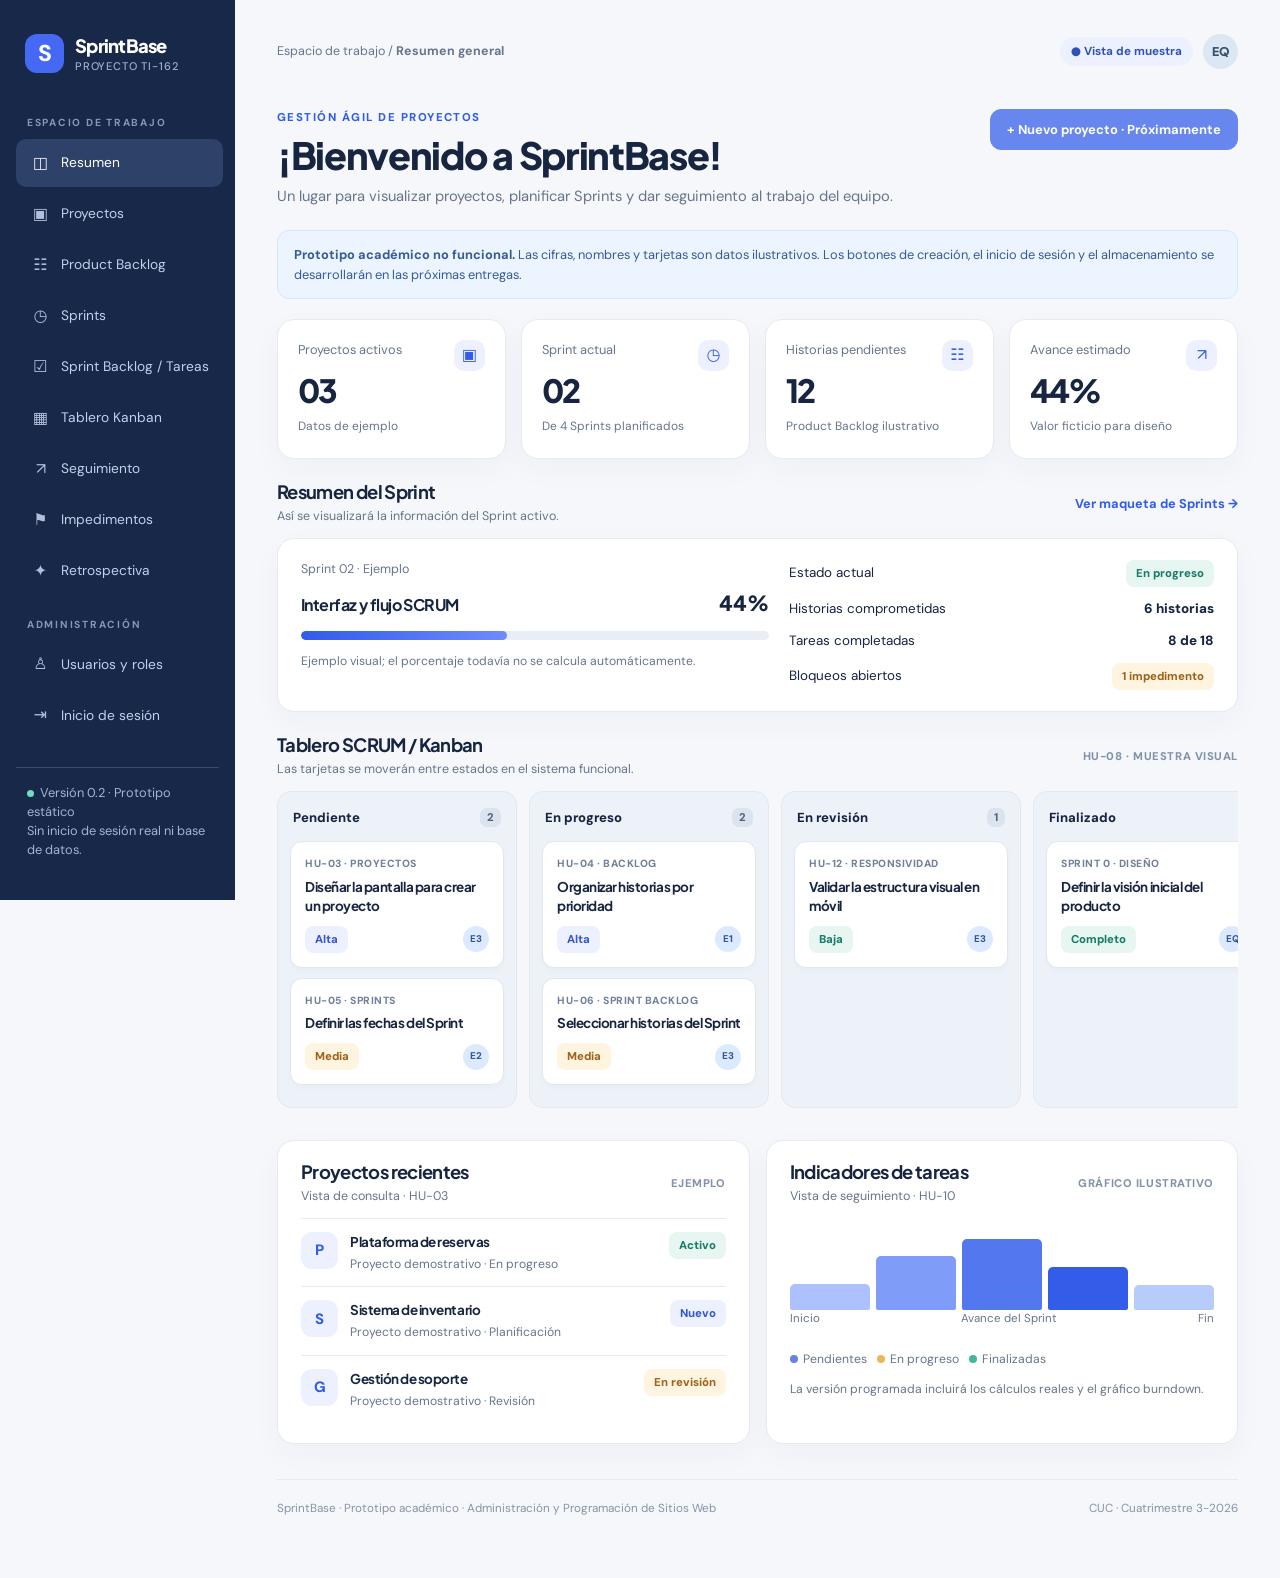
==== index.html @ b2faf56c "commit" ====
<!DOCTYPE html>

<html lang="es">
<head>
<meta charset="utf-8"/>
<meta content="width=device-width, initial-scale=1.0" name="viewport"/>
<meta content="Prototipo no funcional de un sistema web para la gestión de proyectos SCRUM." name="description"/>
<title>Inicio | SprintBase · Prototipo SCRUM</title>
<link href="css/estilos.css" rel="stylesheet"/>
</head>
<body>
<a class="skip" href="#contenido">Saltar al contenido</a>
<div class="shell">
<aside aria-label="Navegación principal" class="sidebar"><a class="brand" href="index.html"><span class="brand-mark">S</span><span><span class="brand-name">SprintBase</span><small>Proyecto TI-162</small></span></a><p class="side-label">Espacio de trabajo</p><nav aria-label="Módulos" class="nav"><a aria-current="page" class="active" href="index.html"><span class="nav-icon">◫</span> Resumen</a><a href="proyectos.html"><span class="nav-icon">▣</span> Proyectos</a><a href="backlog.html"><span class="nav-icon">☷</span> Product Backlog</a><a href="sprints.html"><span class="nav-icon">◷</span> Sprints</a><a href="tareas.html"><span class="nav-icon">☑</span> Sprint Backlog / Tareas</a><a href="kanban.html"><span class="nav-icon">▦</span> Tablero Kanban</a><a href="seguimiento.html"><span class="nav-icon">↗</span> Seguimiento</a><a href="impedimentos.html"><span class="nav-icon">⚑</span> Impedimentos</a><a href="retrospectiva.html"><span class="nav-icon">✦</span> Retrospectiva</a></nav><p class="side-label">Administración</p><nav aria-label="Administración" class="nav"><a href="administracion.html"><span class="nav-icon">♙</span> Usuarios y roles</a><a href="login.html"><span class="nav-icon">⇥</span> Inicio de sesión</a></nav><p class="sidebar-bottom"><span class="mini-dot"></span>Versión 0.2 · Prototipo estático<br/>Sin inicio de sesión real ni base de datos.</p></aside>
<main class="main" id="contenido">
<div class="topbar"><p class="breadcrumb">Espacio de trabajo / <strong>Resumen general</strong></p><div class="top-actions"><span class="pill pill-preview">● Vista de muestra</span><span aria-label="Usuario demostrativo" class="avatar">EQ</span></div></div>
<div class="heading-row"><div><p class="eyebrow">Gestión ágil de proyectos</p><h1>¡Bienvenido a SprintBase!</h1><p class="lead">Un lugar para visualizar proyectos, planificar Sprints y dar seguimiento al trabajo del equipo.</p></div><span aria-label="Acción disponible en una fase posterior" class="fake-button inactive">+ Nuevo proyecto · Próximamente</span></div>
<div class="info-box"><strong>Prototipo académico no funcional.</strong> Las cifras, nombres y tarjetas son datos ilustrativos. Los botones de creación, el inicio de sesión y el almacenamiento se desarrollarán en las próximas entregas.</div>
<section aria-label="Resumen numérico de ejemplo" class="grid metrics">
<article class="card metric"><span class="mark">▣</span><p class="lbl">Proyectos activos</p><p class="num">03</p><p class="hint">Datos de ejemplo</p></article>
<article class="card metric"><span class="mark">◷</span><p class="lbl">Sprint actual</p><p class="num">02</p><p class="hint">De 4 Sprints planificados</p></article>
<article class="card metric"><span class="mark">☷</span><p class="lbl">Historias pendientes</p><p class="num">12</p><p class="hint">Product Backlog ilustrativo</p></article>
<article class="card metric"><span class="mark">↗</span><p class="lbl">Avance estimado</p><p class="num">44%</p><p class="hint">Valor ficticio para diseño</p></article>
</section>
<section aria-labelledby="resumen-sprint" class="section"><div class="section-head"><div><h2 id="resumen-sprint">Resumen del Sprint</h2><p class="section-sub">Así se visualizará la información del Sprint activo.</p></div><a class="text-link" href="sprints.html">Ver maqueta de Sprints →</a></div>
<div class="card summary summary-grid"><div><p class="small">Sprint 02 · Ejemplo</p><div class="progress-top" style="margin-top:9px"><h3>Interfaz y flujo SCRUM</h3><span class="progress-val">44%</span></div><div aria-label="Avance ilustrativo del 44 por ciento" class="progress-track"><b></b></div><p class="smallnote">Ejemplo visual; el porcentaje todavía no se calcula automáticamente.</p></div><div class="detail-list"><div class="detail-line"><span>Estado actual</span><span class="chip green">En progreso</span></div><div class="detail-line"><span>Historias comprometidas</span><strong>6 historias</strong></div><div class="detail-line"><span>Tareas completadas</span><strong>8 de 18</strong></div><div class="detail-line"><span>Bloqueos abiertos</span><span class="chip amber">1 impedimento</span></div></div></div>
</section>
<section aria-labelledby="titulo-tablero" class="section" id="tablero"><div class="section-head"><div><h2 id="titulo-tablero">Tablero SCRUM / Kanban</h2><p class="section-sub">Las tarjetas se moverán entre estados en el sistema funcional.</p></div><span class="visual-only">HU-08 · Muestra visual</span></div>
<div aria-label="Cuatro columnas de estado" class="board" role="group">
<div class="board-column"><div class="column-head">Pendiente <span class="count">2</span></div><article class="ticket"><p class="code">HU-03 · PROYECTOS</p><h4>Diseñar la pantalla para crear un proyecto</h4><div class="ticket-foot"><span class="chip blue">Alta</span><span class="tiny-avatar">E3</span></div></article><article class="ticket"><p class="code">HU-05 · SPRINTS</p><h4>Definir las fechas del Sprint</h4><div class="ticket-foot"><span class="chip amber">Media</span><span class="tiny-avatar">E2</span></div></article></div>
<div class="board-column"><div class="column-head">En progreso <span class="count">2</span></div><article class="ticket"><p class="code">HU-04 · BACKLOG</p><h4>Organizar historias por prioridad</h4><div class="ticket-foot"><span class="chip blue">Alta</span><span class="tiny-avatar">E1</span></div></article><article class="ticket"><p class="code">HU-06 · SPRINT BACKLOG</p><h4>Seleccionar historias del Sprint</h4><div class="ticket-foot"><span class="chip amber">Media</span><span class="tiny-avatar">E3</span></div></article></div>
<div class="board-column"><div class="column-head">En revisión <span class="count">1</span></div><article class="ticket"><p class="code">HU-12 · RESPONSIVIDAD</p><h4>Validar la estructura visual en móvil</h4><div class="ticket-foot"><span class="chip green">Baja</span><span class="tiny-avatar">E3</span></div></article></div>
<div class="board-column"><div class="column-head">Finalizado <span class="count">1</span></div><article class="ticket"><p class="code">SPRINT 0 · DISEÑO</p><h4>Definir la visión inicial del producto</h4><div class="ticket-foot"><span class="chip green">Completo</span><span class="tiny-avatar">EQ</span></div></article></div>
</div>
</section>
<div class="cols-2 section">
<section aria-labelledby="titulo-proyectos" class="card panel" id="proyectos"><div class="section-head"><div><h2 id="titulo-proyectos">Proyectos recientes</h2><p class="section-sub">Vista de consulta · HU-03</p></div><span class="visual-only">Ejemplo</span></div><div class="item-row"><span class="item-icon">P</span><div class="item-main"><h4>Plataforma de reservas</h4><p>Proyecto demostrativo · En progreso</p></div><span class="chip green">Activo</span></div><div class="item-row"><span class="item-icon">S</span><div class="item-main"><h4>Sistema de inventario</h4><p>Proyecto demostrativo · Planificación</p></div><span class="chip blue">Nuevo</span></div><div class="item-row"><span class="item-icon">G</span><div class="item-main"><h4>Gestión de soporte</h4><p>Proyecto demostrativo · Revisión</p></div><span class="chip amber">En revisión</span></div></section>
<section aria-labelledby="titulo-indicadores" class="card panel" id="indicadores"><div class="section-head"><div><h2 id="titulo-indicadores">Indicadores de tareas</h2><p class="section-sub">Vista de seguimiento · HU-10</p></div><span class="visual-only">Gráfico ilustrativo</span></div><div aria-label="Barras decorativas con datos de ejemplo" class="bars"><span style="height:32%"></span><span style="height:66%"></span><span style="height:87%"></span><span style="height:52%"></span><span style="height:30%"></span></div><div class="stat-nums"><span>Inicio</span><span>Avance del Sprint</span><span>Fin</span></div><div class="legend" style="margin-top:23px"><span>Pendientes</span><span>En progreso</span><span>Finalizadas</span></div><p class="smallnote" style="margin-top:12px">La versión programada incluirá los cálculos reales y el gráfico burndown.</p></section>
</div>
<footer class="footer"><span>SprintBase · Prototipo académico · Administración y Programación de Sitios Web</span><span>CUC · Cuatrimestre 3-2026</span></footer>
</main>
</div>
</body>
</html>
---- css/estilos.css ----
@import url('https://fonts.googleapis.com/css2?family=DM+Sans:wght@400;500;600;700&family=Plus+Jakarta+Sans:wght@500;600;700;800&display=swap');
:root{--bg:#f5f7fb;--surface:#ffffff;--ink:#172540;--muted:#67758b;--line:#e6eaf1;--primary:#315be9;--primary-soft:#edf1ff;--green:#157c69;--green-soft:#e8f6f1;--amber:#9d631b;--amber-soft:#fff4df;--pink:#9c4c76;--pink-soft:#faeef5;--navy:#172848;--shadow:0 10px 30px rgba(30,52,98,.035)}
*{box-sizing:border-box}html{scroll-behavior:smooth}body{margin:0;background:var(--bg);color:var(--ink);font-family:'DM Sans',system-ui,-apple-system,Segoe UI,sans-serif;font-size:15px;line-height:1.5}a{color:inherit;text-decoration:none}a:focus-visible{outline:3px solid #7da4ff;outline-offset:3px;border-radius:6px}h1,h2,h3,h4,p{margin:0}h1,h2,h3,h4{font-family:'Plus Jakarta Sans',sans-serif;letter-spacing:-.035em}h1{font-size:clamp(1.8rem,4vw,2.35rem);font-weight:800;line-height:1.15}h2{font-size:1.15rem;line-height:1.2}h3{font-size:1rem}.skip{position:absolute;top:-80px;left:10px;background:#fff;padding:10px;z-index:100}.skip:focus{top:10px}.shell{min-height:100vh}.sidebar{background:var(--navy);color:#d8e2f7;padding:24px 20px 18px}.brand{display:flex;align-items:center;gap:11px;margin-bottom:26px;color:#fff}.brand-mark{display:grid;place-items:center;width:39px;height:39px;border-radius:12px;background:#4669f5;color:#fff;font-weight:800;font-size:23px}.brand-name{font-family:'Plus Jakarta Sans',sans-serif;font-weight:800;letter-spacing:-.04em;font-size:1.15rem}.brand small{display:block;color:#9eafd0;font-size:.69rem;font-weight:500;letter-spacing:.075em;text-transform:uppercase;margin-top:-2px}.side-label{font-size:.64rem;text-transform:uppercase;letter-spacing:.17em;color:#8498bb;font-weight:700;margin:18px 0 8px 11px}.nav{display:flex;gap:5px;overflow-x:auto;padding-bottom:4px}.nav a{display:flex;align-items:center;white-space:nowrap;gap:10px;font-size:.86rem;padding:10px 13px;border-radius:10px;color:#c2d0ec;transition:background .15s}.nav a:hover,.nav a.active{background:#2d4169;color:#fff}.nav-icon{display:inline-grid;place-items:center;width:21px;font-size:1rem;opacity:.9}.sidebar-bottom{font-size:.8rem;color:#a4b4d1;line-height:1.5;margin-top:16px;padding:15px 11px 0;border-top:1px solid #3a4c6d}.mini-dot{display:inline-block;background:#75dabd;width:7px;height:7px;border-radius:50%;margin-right:6px}.main{padding:21px 17px 50px;max-width:1500px;margin:auto}.topbar{display:flex;align-items:center;justify-content:space-between;gap:10px;margin-bottom:30px}.breadcrumb{color:var(--muted);font-size:.78rem}.top-actions{display:flex;align-items:center;gap:10px}.pill{border-radius:100px;font-size:.73rem;font-weight:700;padding:6px 11px;display:inline-flex;align-items:center;gap:7px}.pill-preview{background:var(--primary-soft);color:#3151b4}.avatar{display:grid;place-items:center;width:35px;height:35px;background:#dbe8f4;color:#38516b;border-radius:50%;font-family:'Plus Jakarta Sans',sans-serif;font-weight:800;font-size:.75rem}.heading-row{display:flex;justify-content:space-between;align-items:flex-start;gap:12px;margin-bottom:23px;flex-wrap:wrap}.eyebrow{color:var(--primary);font-size:.71rem;font-weight:800;text-transform:uppercase;letter-spacing:.13em;margin-bottom:7px}.lead{color:var(--muted);font-size:.92rem;margin-top:9px;max-width:750px}.fake-button{display:inline-flex;align-items:center;justify-content:center;padding:10px 16px;min-height:39px;border:1px solid #315be9;background:var(--primary);color:#fff;border-radius:11px;font-size:.81rem;font-weight:700;white-space:nowrap}.fake-button.secondary{background:#fff;color:#264cc8;border-color:#dce3fa}.fake-button.inactive{cursor:default;opacity:.72}.grid{display:grid;gap:15px}.metrics{grid-template-columns:repeat(2,minmax(0,1fr));margin-bottom:20px}.card{background:var(--surface);border:1px solid var(--line);border-radius:17px;box-shadow:var(--shadow)}.metric{padding:20px;min-height:140px}.metric .lbl{color:var(--muted);font-size:.8rem}.metric .num{font-family:'Plus Jakarta Sans',sans-serif;letter-spacing:-.055em;font-weight:800;font-size:2rem;margin:7px 0 3px}.metric .hint{font-size:.75rem;color:var(--muted)}.metric .mark{width:31px;height:31px;border-radius:10px;display:grid;place-items:center;float:right;color:var(--primary);background:var(--primary-soft);font-size:1rem}.section{margin-top:22px}.section-head{display:flex;gap:15px;justify-content:space-between;align-items:center;margin-bottom:12px;flex-wrap:wrap}.section-sub{font-size:.78rem;color:var(--muted);margin-top:4px}.text-link{font-size:.8rem;font-weight:700;color:var(--primary)}.summary{padding:21px 23px}.summary-grid{display:grid;grid-template-columns:1fr;gap:20px}.progress-top{display:flex;align-items:baseline;justify-content:space-between;gap:10px}.progress-val{font-family:'Plus Jakarta Sans',sans-serif;font-size:1.3rem;font-weight:800}.progress-track{height:9px;background:#e9edf6;border-radius:100px;overflow:hidden;margin:13px 0 12px}.progress-track b{display:block;background:linear-gradient(90deg,#315be9,#6f8aff);height:100%;width:44%;border-radius:100px}.smallnote{font-size:.76rem;color:var(--muted)}.detail-list{margin:0;display:grid;gap:12px}.detail-line{display:flex;align-items:center;justify-content:space-between;gap:10px;font-size:.84rem}.detail-line strong{font-weight:800}.chip{font-size:.71rem;padding:5px 10px;border-radius:8px;font-weight:800;white-space:nowrap}.chip.blue{background:var(--primary-soft);color:#3558c7}.chip.green{background:var(--green-soft);color:var(--green)}.chip.amber{background:var(--amber-soft);color:var(--amber)}.chip.pink{background:var(--pink-soft);color:var(--pink)}.board{display:grid;grid-template-columns:repeat(4,minmax(240px,1fr));gap:12px;overflow-x:auto;padding-bottom:10px}.board-column{background:#edf1f8;border:1px solid #e3e8f1;border-radius:14px;padding:12px;min-height:280px}.column-head{font-weight:800;display:flex;justify-content:space-between;align-items:center;padding:4px 3px 14px;font-size:.82rem}.count{border-radius:7px;background:#dbe3ef;color:#50627f;padding:1px 7px;font-size:.7rem}.ticket{background:#fff;border:1px solid #e2e7ef;border-radius:12px;padding:14px;margin-bottom:10px;box-shadow:0 3px 6px rgba(18,37,72,.025)}.ticket .code{color:#71819a;font-size:.65rem;font-weight:800;letter-spacing:.05em}.ticket h4{font-size:.84rem;margin:6px 0 10px;line-height:1.4}.ticket-foot{display:flex;align-items:center;justify-content:space-between;gap:9px}.tiny-avatar{display:inline-grid;place-items:center;width:26px;height:26px;border-radius:100px;background:#dbeaff;color:#35559c;font-size:.61rem;font-weight:800}.legend{display:flex;gap:10px;flex-wrap:wrap;color:var(--muted);font-size:.76rem}.legend span:before{content:'';display:inline-block;width:8px;height:8px;border-radius:50%;background:#6480eb;margin-right:5px}.legend span:nth-child(2):before{background:#edb657}.legend span:nth-child(3):before{background:#42b89a}.cols-2{display:grid;gap:16px}.panel{padding:20px 23px}.item-row{display:flex;gap:12px;align-items:flex-start;padding:13px 0;border-top:1px solid var(--line)}.item-row:first-of-type{border-top:0}.item-icon{width:37px;height:37px;border-radius:11px;background:var(--primary-soft);color:var(--primary);display:grid;place-items:center;font-weight:800;flex:0 0 auto}.item-main{flex:1}.item-main h4{font-size:.84rem;margin-bottom:3px}.item-main p{color:var(--muted);font-size:.76rem}.table-scroll{overflow-x:auto}.simple-table{width:100%;border-collapse:collapse;text-align:left;font-size:.82rem}.simple-table th{font-size:.7rem;color:var(--muted);text-transform:uppercase;letter-spacing:.08em;font-weight:800;border-bottom:1px solid var(--line);padding:14px 10px;white-space:nowrap}.simple-table td{border-bottom:1px solid #edf0f5;padding:15px 10px;vertical-align:middle}.simple-table tr:last-child td{border-bottom:0}.simple-table td:first-child{font-weight:700}.list-rows{display:grid;gap:13px}.story{padding:21px 23px}.story .top{display:flex;justify-content:space-between;align-items:center;gap:10px;flex-wrap:wrap;margin-bottom:13px}.story h3{font-size:1rem;margin-bottom:8px}.story p{color:#52647d;font-size:.86rem}.meta{display:flex;flex-wrap:wrap;gap:8px;margin:13px 0}.criteria{border-top:1px solid var(--line);padding-top:13px;font-size:.8rem;color:var(--muted)}.criteria strong{color:var(--ink)}.info-box{background:#ecf4ff;color:#345c97;padding:14px 16px;border-radius:12px;border:1px solid #d5e7ff;font-size:.8rem;margin-bottom:20px}.emptybox{background:#fbfcfe;border:1px dashed #cbd5e4;border-radius:12px;padding:22px;text-align:center;color:#63738a;font-size:.84rem}.footer{margin-top:35px;padding-top:20px;border-top:1px solid var(--line);display:flex;justify-content:space-between;flex-wrap:wrap;gap:10px;color:#8793a5;font-size:.73rem}.bars{display:flex;gap:6px;align-items:flex-end;height:92px;padding-top:10px}.bars span{flex:1;display:block;background:#adc0ff;border-radius:5px 5px 2px 2px;min-height:10px}.bars span:nth-child(2){background:#809cf9}.bars span:nth-child(3){background:#5277ef}.bars span:nth-child(4){background:#335de9}.bars span:nth-child(5){background:#b8ccfc}.small{font-size:.78rem;color:var(--muted)}.stat-nums{display:flex;justify-content:space-between;font-size:.72rem;color:var(--muted)}.visual-only{font-size:.7rem;letter-spacing:.05em;text-transform:uppercase;font-weight:800;color:#8292a9}.steps{counter-reset:steps;display:grid;gap:10px}.step{position:relative;padding:14px 15px 14px 48px;border-radius:12px;background:#f5f7fb;border:1px solid #e8edf3;font-size:.81rem}.step:before{counter-increment:steps;content:counter(steps);position:absolute;top:13px;left:14px;background:#dfe7ff;color:#3451b9;border-radius:8px;display:grid;place-items:center;width:25px;height:25px;font-weight:800}.module-grid{grid-template-columns:repeat(1,minmax(0,1fr))}.module{display:flex;gap:13px;align-items:flex-start;padding:19px}.module h3{margin-bottom:5px}.module p{font-size:.78rem;color:var(--muted)}.module a{color:var(--primary);font-weight:800;font-size:.75rem;display:inline-block;margin-top:10px}.gantt{height:12px;background:#eef1f6;border-radius:7px;overflow:hidden}.gantt>span{display:block;width:64%;height:100%;background:#6485f4}.callout{padding:16px 18px;border:1px solid #d6e7d7;background:#f0f8f1;color:#366b45;border-radius:12px;font-size:.81rem}
@media (min-width:720px){.main{padding:29px 34px 60px}.metrics{grid-template-columns:repeat(4,minmax(0,1fr))}.summary-grid{grid-template-columns:1.1fr 1fr}.cols-2{grid-template-columns:1fr 1fr}.module-grid{grid-template-columns:repeat(2,minmax(0,1fr))}}
@media (min-width:1080px){.shell{display:grid;grid-template-columns:235px minmax(0,1fr)}.sidebar{position:sticky;top:0;height:100vh;padding:32px 16px 20px}.brand{margin-left:9px;margin-bottom:41px}.nav{display:grid;gap:3px;overflow:visible}.nav a{padding:12px 14px}.sidebar-bottom{position:absolute;bottom:22px;left:16px;right:16px}.main{width:100%;padding:34px 42px 60px}.topbar{margin-bottom:40px}}
@media(max-width:540px){.top-actions .pill{display:none}.metric{padding:15px;min-height:115px}.metric .num{font-size:1.7rem}.heading-row .fake-button{width:100%}.panel,.summary,.story{padding:18px}.metrics{gap:10px}.ticket{min-width:200px}}
@media (prefers-reduced-motion:reduce){html{scroll-behavior:auto}*{transition:none!important}}

.mock-form{display:grid;grid-template-columns:repeat(auto-fit,minmax(190px,1fr));gap:13px;margin:19px 0}.mock-label{font-size:.77rem;font-weight:700;color:var(--muted);display:block}.mock-field{display:block;background:#f9fbff;border:1px solid #dfe6f0;border-radius:9px;padding:12px;margin-top:6px;color:#33445d;min-height:42px;font-size:.81rem;font-weight:500}.burndown{height:200px;display:flex;align-items:end;gap:13px;padding:20px 10px 3px;border-bottom:1px solid #dfe6f0;margin:18px 0}.burndown span{background:linear-gradient(#6488ff,#315be9);flex:1;border-radius:7px 7px 0 0}.login-layout{display:grid;grid-template-columns:repeat(auto-fit,minmax(280px,1fr));gap:16px}.sidebar{overflow-y:auto}.sidebar-bottom{position:static!important;margin-top:24px!important}.nav a{flex-shrink:0}
@media(min-width:1080px){.sidebar{padding-bottom:25px}}
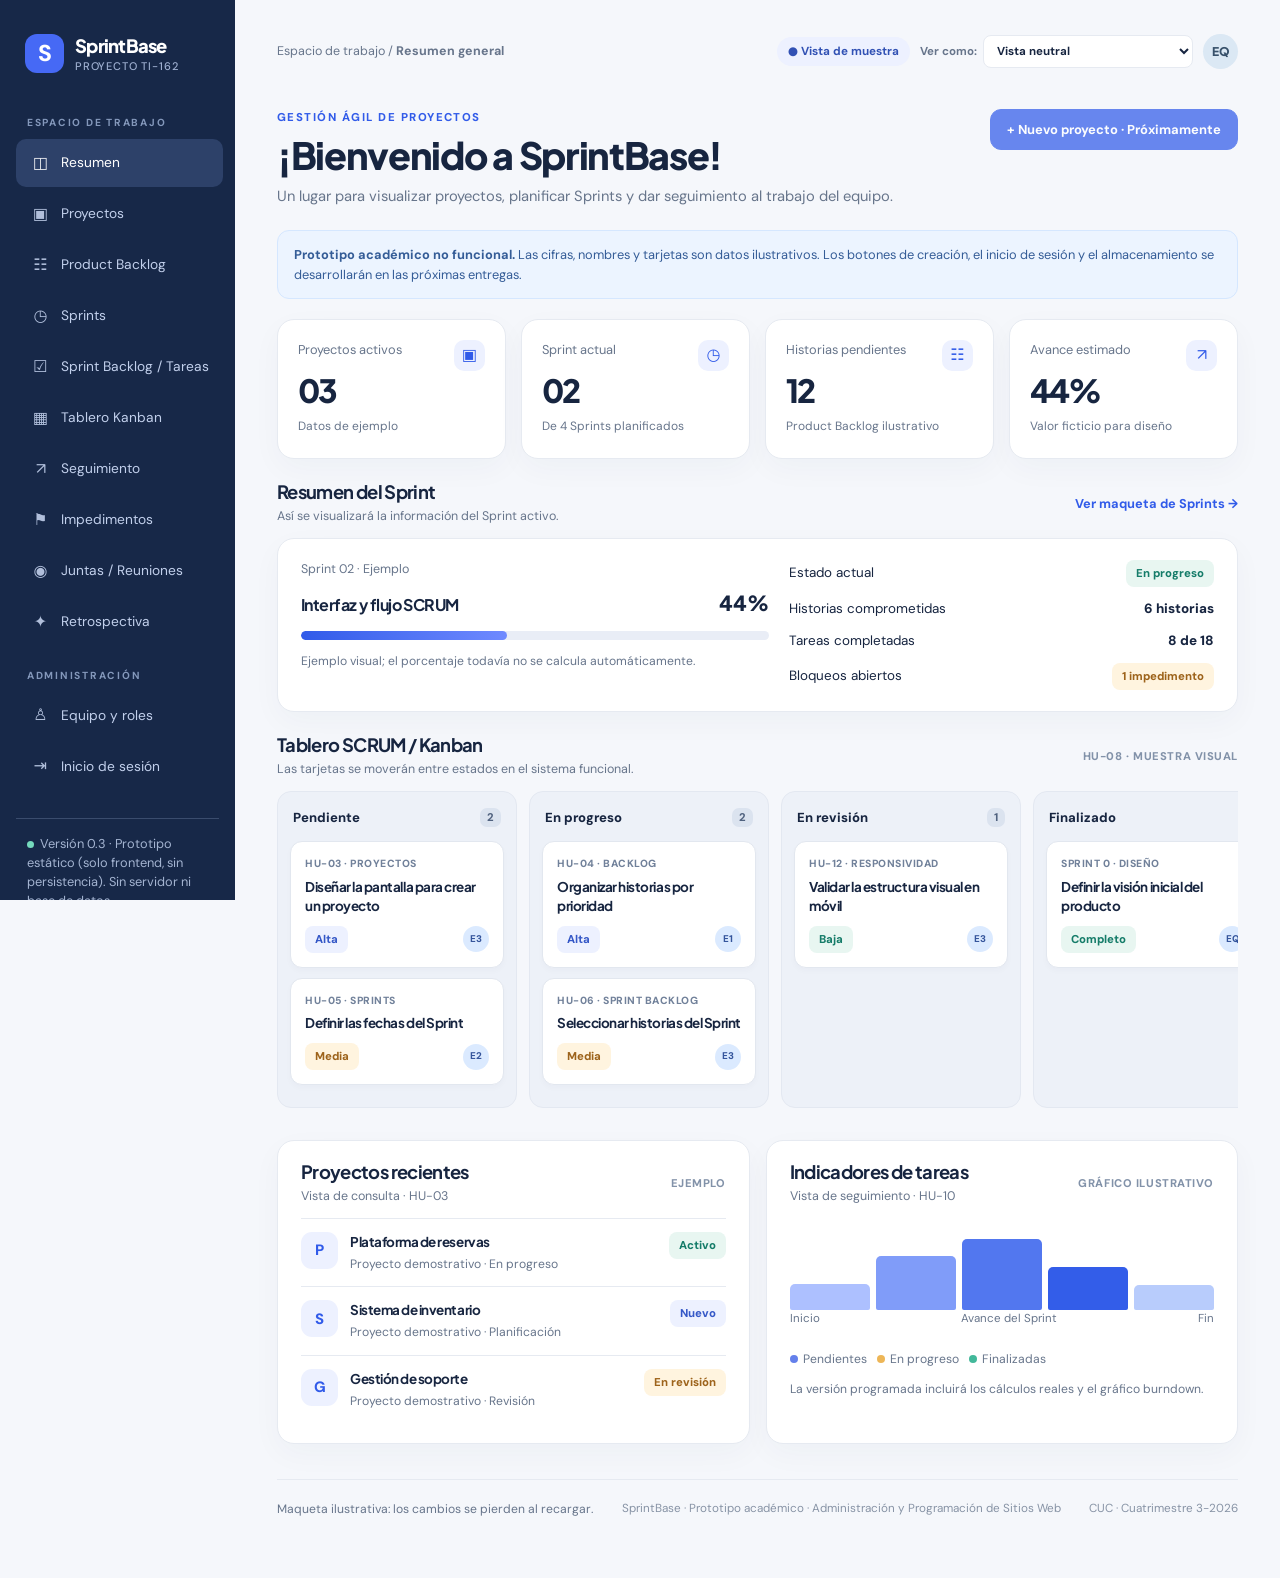
==== commit 82f7dda0: "commit" ====
--- a/index.html
+++ b/index.html
@@ -7,13 +7,13 @@
 <meta content="Prototipo no funcional de un sistema web para la gestión de proyectos SCRUM." name="description"/>
 <title>Inicio | SprintBase · Prototipo SCRUM</title>
 <link href="css/estilos.css" rel="stylesheet"/>
-</head>
+<script src="js/ui.js" defer></script></head>
 <body>
 <a class="skip" href="#contenido">Saltar al contenido</a>
 <div class="shell">
-<aside aria-label="Navegación principal" class="sidebar"><a class="brand" href="index.html"><span class="brand-mark">S</span><span><span class="brand-name">SprintBase</span><small>Proyecto TI-162</small></span></a><p class="side-label">Espacio de trabajo</p><nav aria-label="Módulos" class="nav"><a aria-current="page" class="active" href="index.html"><span class="nav-icon">◫</span> Resumen</a><a href="proyectos.html"><span class="nav-icon">▣</span> Proyectos</a><a href="backlog.html"><span class="nav-icon">☷</span> Product Backlog</a><a href="sprints.html"><span class="nav-icon">◷</span> Sprints</a><a href="tareas.html"><span class="nav-icon">☑</span> Sprint Backlog / Tareas</a><a href="kanban.html"><span class="nav-icon">▦</span> Tablero Kanban</a><a href="seguimiento.html"><span class="nav-icon">↗</span> Seguimiento</a><a href="impedimentos.html"><span class="nav-icon">⚑</span> Impedimentos</a><a href="retrospectiva.html"><span class="nav-icon">✦</span> Retrospectiva</a></nav><p class="side-label">Administración</p><nav aria-label="Administración" class="nav"><a href="administracion.html"><span class="nav-icon">♙</span> Usuarios y roles</a><a href="login.html"><span class="nav-icon">⇥</span> Inicio de sesión</a></nav><p class="sidebar-bottom"><span class="mini-dot"></span>Versión 0.2 · Prototipo estático<br/>Sin inicio de sesión real ni base de datos.</p></aside>
+<aside aria-label="Navegación principal" class="sidebar"><a class="brand" href="index.html"><span class="brand-mark">S</span><span><span class="brand-name">SprintBase</span><small>Proyecto TI-162</small></span></a><p class="side-label">Espacio de trabajo</p><nav aria-label="Módulos" class="nav"><a aria-current="page" class="active" href="index.html"><span class="nav-icon">◫</span> Resumen</a><a href="proyectos.html"><span class="nav-icon">▣</span> Proyectos</a><a href="backlog.html"><span class="nav-icon">☷</span> Product Backlog</a><a href="sprints.html"><span class="nav-icon">◷</span> Sprints</a><a href="tareas.html"><span class="nav-icon">☑</span> Sprint Backlog / Tareas</a><a href="kanban.html"><span class="nav-icon">▦</span> Tablero Kanban</a><a href="seguimiento.html"><span class="nav-icon">↗</span> Seguimiento</a><a href="impedimentos.html"><span class="nav-icon">⚑</span> Impedimentos</a><a href="juntas.html"><span class="nav-icon">◉</span> Juntas / Reuniones</a><a href="retrospectiva.html"><span class="nav-icon">✦</span> Retrospectiva</a></nav><p class="side-label">Administración</p><nav aria-label="Administración" class="nav"><a href="administracion.html"><span class="nav-icon">♙</span> Equipo y roles</a><a href="login.html"><span class="nav-icon">⇥</span> Inicio de sesión</a></nav><p class="sidebar-bottom"><span class="mini-dot"></span>Versi&#243;n 0.3 &#183; Prototipo est&#225;tico (solo frontend, sin persistencia). Sin servidor ni base de datos.</p></aside>
 <main class="main" id="contenido">
-<div class="topbar"><p class="breadcrumb">Espacio de trabajo / <strong>Resumen general</strong></p><div class="top-actions"><span class="pill pill-preview">● Vista de muestra</span><span aria-label="Usuario demostrativo" class="avatar">EQ</span></div></div>
+<div class="topbar"><p class="breadcrumb">Espacio de trabajo / <strong>Resumen general</strong></p><div class="top-actions"><span class="pill pill-preview">● Vista de muestra</span><label class="role-switch"><span>Ver como:</span><select id="role-view" aria-label="Ver como"><option value="neutral">Vista neutral</option><option value="PO">Product Owner (PO)</option><option value="SM">Scrum Master (SM)</option><option value="EQ">Miembro del Equipo / Desarrollador (EQ)</option><option value="SK">Stakeholder / Interesado (SK)</option></select></label><span aria-label="Usuario demostrativo" class="avatar">EQ</span></div></div>
 <div class="heading-row"><div><p class="eyebrow">Gestión ágil de proyectos</p><h1>¡Bienvenido a SprintBase!</h1><p class="lead">Un lugar para visualizar proyectos, planificar Sprints y dar seguimiento al trabajo del equipo.</p></div><span aria-label="Acción disponible en una fase posterior" class="fake-button inactive">+ Nuevo proyecto · Próximamente</span></div>
 <div class="info-box"><strong>Prototipo académico no funcional.</strong> Las cifras, nombres y tarjetas son datos ilustrativos. Los botones de creación, el inicio de sesión y el almacenamiento se desarrollarán en las próximas entregas.</div>
 <section aria-label="Resumen numérico de ejemplo" class="grid metrics">
--- a/css/estilos.css
+++ b/css/estilos.css
@@ -8,3 +8,7 @@
 
 .mock-form{display:grid;grid-template-columns:repeat(auto-fit,minmax(190px,1fr));gap:13px;margin:19px 0}.mock-label{font-size:.77rem;font-weight:700;color:var(--muted);display:block}.mock-field{display:block;background:#f9fbff;border:1px solid #dfe6f0;border-radius:9px;padding:12px;margin-top:6px;color:#33445d;min-height:42px;font-size:.81rem;font-weight:500}.burndown{height:200px;display:flex;align-items:end;gap:13px;padding:20px 10px 3px;border-bottom:1px solid #dfe6f0;margin:18px 0}.burndown span{background:linear-gradient(#6488ff,#315be9);flex:1;border-radius:7px 7px 0 0}.login-layout{display:grid;grid-template-columns:repeat(auto-fit,minmax(280px,1fr));gap:16px}.sidebar{overflow-y:auto}.sidebar-bottom{position:static!important;margin-top:24px!important}.nav a{flex-shrink:0}
 @media(min-width:1080px){.sidebar{padding-bottom:25px}}
+
+.role-switch{display:flex;align-items:center;gap:6px;color:var(--muted);font-size:.72rem;font-weight:700;white-space:nowrap}.role-switch select{max-width:210px;border:1px solid var(--line);border-radius:8px;background:#fff;color:var(--ink);padding:7px 9px;font:inherit}.sprint-switch select{max-width:130px}.toast{position:fixed;right:20px;bottom:20px;z-index:1500;max-width:min(440px,calc(100vw - 40px));padding:13px 17px;border-radius:12px;background:var(--navy);color:#fff;box-shadow:0 12px 35px rgba(23,40,72,.24);opacity:0;transform:translateY(10px);pointer-events:none;transition:opacity .2s,transform .2s}.toast.visible{opacity:1;transform:translateY(0)}.story-status,.story-actions{display:flex;flex-wrap:wrap;gap:8px;margin-top:12px}.story-actions .fake-button{font:inherit;cursor:pointer}.capacity-panel .progress-track{margin:14px 0 8px}.capacity-alert{color:#a42d2d;font-weight:800}.closed-sprint-note{margin-top:14px}.prototype-dialog{width:min(620px,calc(100vw - 32px));max-height:calc(100vh - 32px);border:0;border-radius:18px;padding:0;color:var(--ink);box-shadow:0 22px 70px rgba(18,37,72,.32)}.prototype-dialog::backdrop{background:rgba(18,31,54,.55)}.dialog-head{display:flex;justify-content:space-between;align-items:center;padding:19px 22px;border-bottom:1px solid var(--line)}.dialog-close{border:0;background:transparent;color:var(--muted);font-size:1.7rem;cursor:pointer}.dialog-content{padding:21px 22px;overflow:auto}.poker-cards{display:flex;flex-wrap:wrap;gap:9px;margin:18px 0}.poker-card{width:56px;height:75px;border:1px solid #d7deed;border-radius:11px;background:#fff;color:var(--primary);font-size:1.2rem;font-weight:800;cursor:pointer}.poker-card.selected{background:var(--primary);color:#fff;border-color:var(--primary);transform:translateY(-4px)}.poker-result{min-height:28px;margin-top:13px;font-weight:700}.checklist{display:grid;gap:9px;margin-top:14px}.checklist-row{display:flex;align-items:center;gap:10px;padding:10px;border:1px solid var(--line);border-radius:9px}.checklist-row input[type=checkbox]{width:18px;height:18px;accent-color:var(--green)}.checklist-row textarea{width:100%;min-height:54px;border:1px solid var(--line);border-radius:8px;padding:8px;font:inherit}.progress-track b{transition:width .2s}.ready-state{color:var(--green);font-weight:800}.line-chart-panel svg{width:100%;height:auto;max-height:250px;margin-top:10px;overflow:visible}.line-chart-panel polyline{fill:none;stroke-width:4;stroke-linecap:round;stroke-linejoin:round}.ideal-line{stroke:#97a6bd;stroke-dasharray:8 7}.actual-line{stroke:var(--primary)}.line-chart-panel svg text{fill:var(--muted);font-size:12px}.chart-tabs{display:flex;gap:7px}.tab-button{border:1px solid var(--line);border-radius:8px;background:#fff;padding:7px 11px;color:var(--muted);font:inherit;font-size:.76rem;font-weight:700;cursor:pointer}.tab-button.active{background:var(--primary-soft);border-color:#cad5ff;color:var(--primary)}[hidden]{display:none!important}
+@media(max-width:700px){.topbar{align-items:flex-start;flex-direction:column}.top-actions{width:100%;flex-wrap:wrap}.role-switch{align-items:flex-start;flex-direction:column}.role-switch select{max-width:100%}.sprint-switch{flex-direction:row;align-items:center}.story-actions .fake-button{white-space:normal}.dialog-content{padding:17px}.toast{right:12px;bottom:12px}}
+.checklist-row{flex-wrap:wrap}.check-activity,.check-test{display:flex;align-items:center;gap:7px}.check-activity{flex:1 1 230px}.check-test{font-size:.74rem;color:var(--muted);font-weight:700}.checklist-row textarea{flex:1 1 100%}
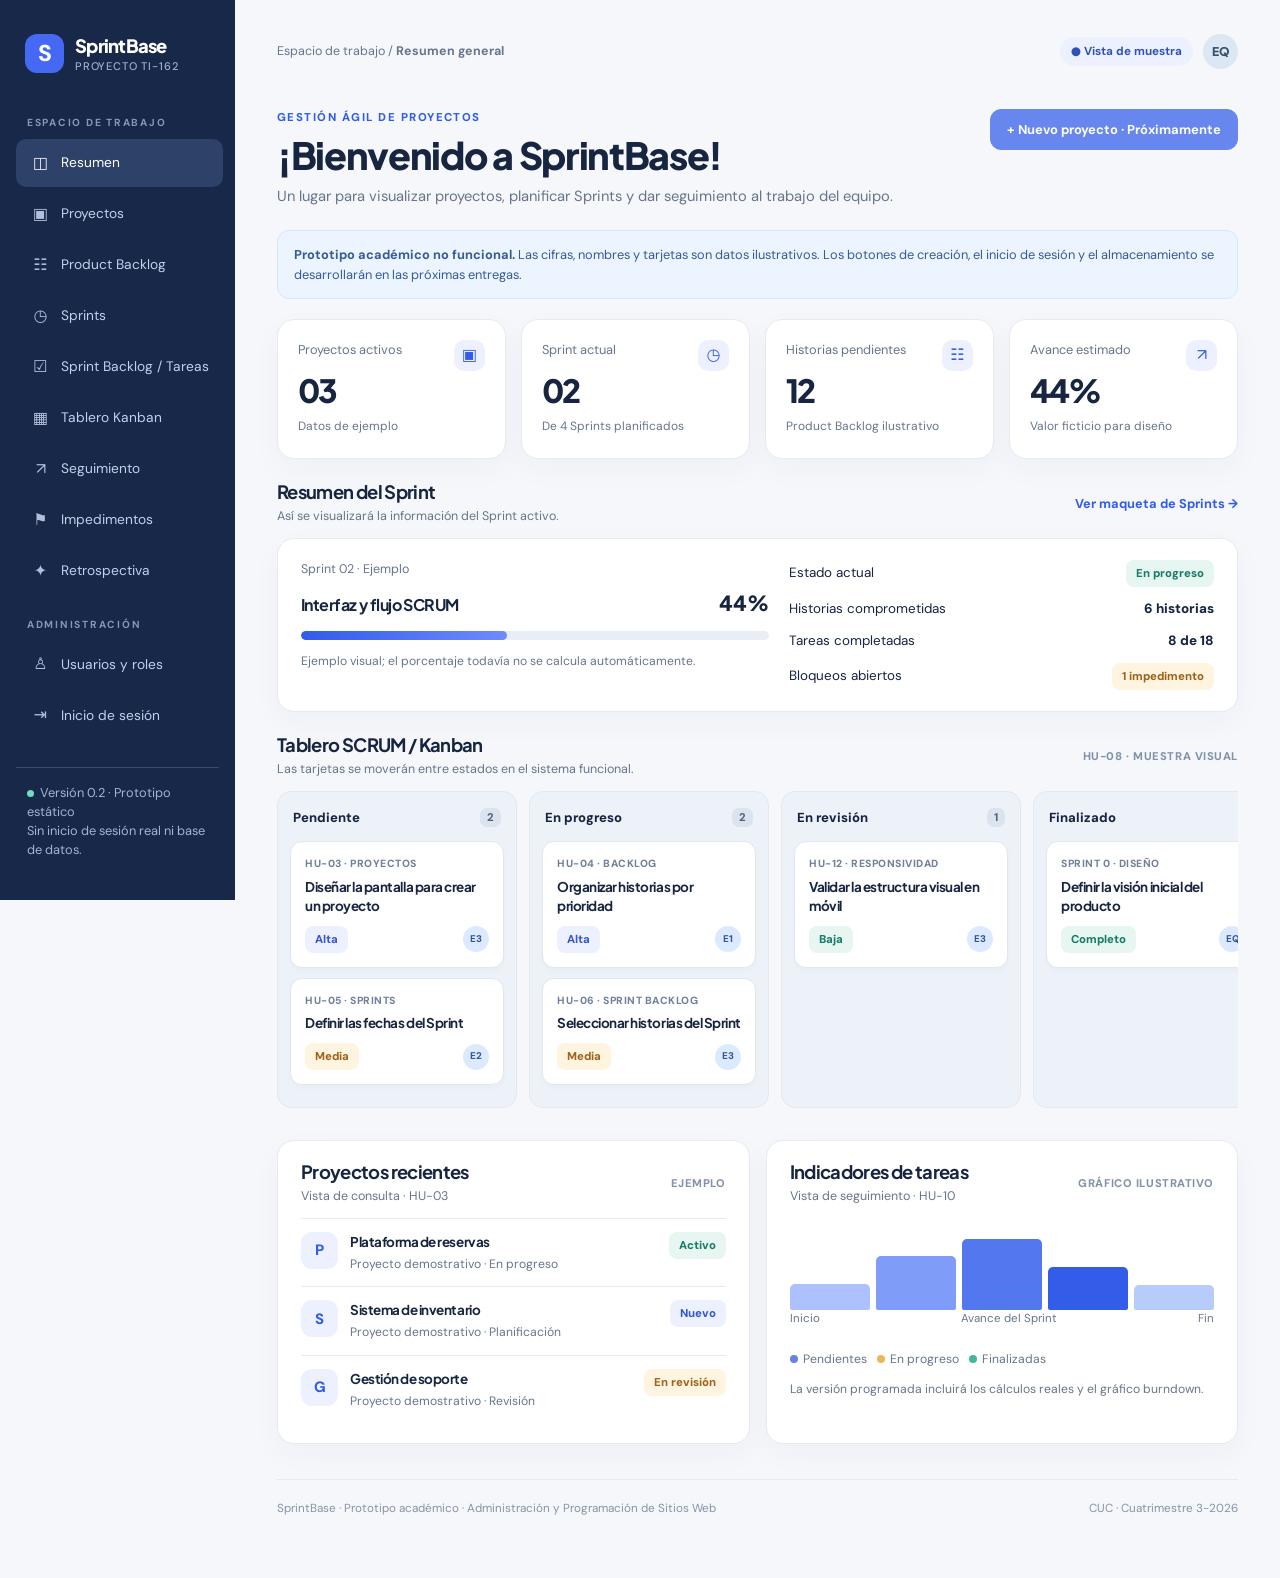
==== commit 9a6d651e: "commit" ====
--- a/index.html
+++ b/index.html
@@ -7,13 +7,13 @@
 <meta content="Prototipo no funcional de un sistema web para la gestión de proyectos SCRUM." name="description"/>
 <title>Inicio | SprintBase · Prototipo SCRUM</title>
 <link href="css/estilos.css" rel="stylesheet"/>
-<script src="js/ui.js" defer></script></head>
+</head>
 <body>
 <a class="skip" href="#contenido">Saltar al contenido</a>
 <div class="shell">
-<aside aria-label="Navegación principal" class="sidebar"><a class="brand" href="index.html"><span class="brand-mark">S</span><span><span class="brand-name">SprintBase</span><small>Proyecto TI-162</small></span></a><p class="side-label">Espacio de trabajo</p><nav aria-label="Módulos" class="nav"><a aria-current="page" class="active" href="index.html"><span class="nav-icon">◫</span> Resumen</a><a href="proyectos.html"><span class="nav-icon">▣</span> Proyectos</a><a href="backlog.html"><span class="nav-icon">☷</span> Product Backlog</a><a href="sprints.html"><span class="nav-icon">◷</span> Sprints</a><a href="tareas.html"><span class="nav-icon">☑</span> Sprint Backlog / Tareas</a><a href="kanban.html"><span class="nav-icon">▦</span> Tablero Kanban</a><a href="seguimiento.html"><span class="nav-icon">↗</span> Seguimiento</a><a href="impedimentos.html"><span class="nav-icon">⚑</span> Impedimentos</a><a href="juntas.html"><span class="nav-icon">◉</span> Juntas / Reuniones</a><a href="retrospectiva.html"><span class="nav-icon">✦</span> Retrospectiva</a></nav><p class="side-label">Administración</p><nav aria-label="Administración" class="nav"><a href="administracion.html"><span class="nav-icon">♙</span> Equipo y roles</a><a href="login.html"><span class="nav-icon">⇥</span> Inicio de sesión</a></nav><p class="sidebar-bottom"><span class="mini-dot"></span>Versi&#243;n 0.3 &#183; Prototipo est&#225;tico (solo frontend, sin persistencia). Sin servidor ni base de datos.</p></aside>
+<aside aria-label="Navegación principal" class="sidebar"><a class="brand" href="index.html"><span class="brand-mark">S</span><span><span class="brand-name">SprintBase</span><small>Proyecto TI-162</small></span></a><p class="side-label">Espacio de trabajo</p><nav aria-label="Módulos" class="nav"><a aria-current="page" class="active" href="index.html"><span class="nav-icon">◫</span> Resumen</a><a href="proyectos.html"><span class="nav-icon">▣</span> Proyectos</a><a href="backlog.html"><span class="nav-icon">☷</span> Product Backlog</a><a href="sprints.html"><span class="nav-icon">◷</span> Sprints</a><a href="tareas.html"><span class="nav-icon">☑</span> Sprint Backlog / Tareas</a><a href="kanban.html"><span class="nav-icon">▦</span> Tablero Kanban</a><a href="seguimiento.html"><span class="nav-icon">↗</span> Seguimiento</a><a href="impedimentos.html"><span class="nav-icon">⚑</span> Impedimentos</a><a href="retrospectiva.html"><span class="nav-icon">✦</span> Retrospectiva</a></nav><p class="side-label">Administración</p><nav aria-label="Administración" class="nav"><a href="administracion.html"><span class="nav-icon">♙</span> Usuarios y roles</a><a href="login.html"><span class="nav-icon">⇥</span> Inicio de sesión</a></nav><p class="sidebar-bottom"><span class="mini-dot"></span>Versión 0.2 · Prototipo estático<br/>Sin inicio de sesión real ni base de datos.</p></aside>
 <main class="main" id="contenido">
-<div class="topbar"><p class="breadcrumb">Espacio de trabajo / <strong>Resumen general</strong></p><div class="top-actions"><span class="pill pill-preview">● Vista de muestra</span><label class="role-switch"><span>Ver como:</span><select id="role-view" aria-label="Ver como"><option value="neutral">Vista neutral</option><option value="PO">Product Owner (PO)</option><option value="SM">Scrum Master (SM)</option><option value="EQ">Miembro del Equipo / Desarrollador (EQ)</option><option value="SK">Stakeholder / Interesado (SK)</option></select></label><span aria-label="Usuario demostrativo" class="avatar">EQ</span></div></div>
+<div class="topbar"><p class="breadcrumb">Espacio de trabajo / <strong>Resumen general</strong></p><div class="top-actions"><span class="pill pill-preview">● Vista de muestra</span><span aria-label="Usuario demostrativo" class="avatar">EQ</span></div></div>
 <div class="heading-row"><div><p class="eyebrow">Gestión ágil de proyectos</p><h1>¡Bienvenido a SprintBase!</h1><p class="lead">Un lugar para visualizar proyectos, planificar Sprints y dar seguimiento al trabajo del equipo.</p></div><span aria-label="Acción disponible en una fase posterior" class="fake-button inactive">+ Nuevo proyecto · Próximamente</span></div>
 <div class="info-box"><strong>Prototipo académico no funcional.</strong> Las cifras, nombres y tarjetas son datos ilustrativos. Los botones de creación, el inicio de sesión y el almacenamiento se desarrollarán en las próximas entregas.</div>
 <section aria-label="Resumen numérico de ejemplo" class="grid metrics">
--- a/css/estilos.css
+++ b/css/estilos.css
@@ -8,7 +8,3 @@
 
 .mock-form{display:grid;grid-template-columns:repeat(auto-fit,minmax(190px,1fr));gap:13px;margin:19px 0}.mock-label{font-size:.77rem;font-weight:700;color:var(--muted);display:block}.mock-field{display:block;background:#f9fbff;border:1px solid #dfe6f0;border-radius:9px;padding:12px;margin-top:6px;color:#33445d;min-height:42px;font-size:.81rem;font-weight:500}.burndown{height:200px;display:flex;align-items:end;gap:13px;padding:20px 10px 3px;border-bottom:1px solid #dfe6f0;margin:18px 0}.burndown span{background:linear-gradient(#6488ff,#315be9);flex:1;border-radius:7px 7px 0 0}.login-layout{display:grid;grid-template-columns:repeat(auto-fit,minmax(280px,1fr));gap:16px}.sidebar{overflow-y:auto}.sidebar-bottom{position:static!important;margin-top:24px!important}.nav a{flex-shrink:0}
 @media(min-width:1080px){.sidebar{padding-bottom:25px}}
-
-.role-switch{display:flex;align-items:center;gap:6px;color:var(--muted);font-size:.72rem;font-weight:700;white-space:nowrap}.role-switch select{max-width:210px;border:1px solid var(--line);border-radius:8px;background:#fff;color:var(--ink);padding:7px 9px;font:inherit}.sprint-switch select{max-width:130px}.toast{position:fixed;right:20px;bottom:20px;z-index:1500;max-width:min(440px,calc(100vw - 40px));padding:13px 17px;border-radius:12px;background:var(--navy);color:#fff;box-shadow:0 12px 35px rgba(23,40,72,.24);opacity:0;transform:translateY(10px);pointer-events:none;transition:opacity .2s,transform .2s}.toast.visible{opacity:1;transform:translateY(0)}.story-status,.story-actions{display:flex;flex-wrap:wrap;gap:8px;margin-top:12px}.story-actions .fake-button{font:inherit;cursor:pointer}.capacity-panel .progress-track{margin:14px 0 8px}.capacity-alert{color:#a42d2d;font-weight:800}.closed-sprint-note{margin-top:14px}.prototype-dialog{width:min(620px,calc(100vw - 32px));max-height:calc(100vh - 32px);border:0;border-radius:18px;padding:0;color:var(--ink);box-shadow:0 22px 70px rgba(18,37,72,.32)}.prototype-dialog::backdrop{background:rgba(18,31,54,.55)}.dialog-head{display:flex;justify-content:space-between;align-items:center;padding:19px 22px;border-bottom:1px solid var(--line)}.dialog-close{border:0;background:transparent;color:var(--muted);font-size:1.7rem;cursor:pointer}.dialog-content{padding:21px 22px;overflow:auto}.poker-cards{display:flex;flex-wrap:wrap;gap:9px;margin:18px 0}.poker-card{width:56px;height:75px;border:1px solid #d7deed;border-radius:11px;background:#fff;color:var(--primary);font-size:1.2rem;font-weight:800;cursor:pointer}.poker-card.selected{background:var(--primary);color:#fff;border-color:var(--primary);transform:translateY(-4px)}.poker-result{min-height:28px;margin-top:13px;font-weight:700}.checklist{display:grid;gap:9px;margin-top:14px}.checklist-row{display:flex;align-items:center;gap:10px;padding:10px;border:1px solid var(--line);border-radius:9px}.checklist-row input[type=checkbox]{width:18px;height:18px;accent-color:var(--green)}.checklist-row textarea{width:100%;min-height:54px;border:1px solid var(--line);border-radius:8px;padding:8px;font:inherit}.progress-track b{transition:width .2s}.ready-state{color:var(--green);font-weight:800}.line-chart-panel svg{width:100%;height:auto;max-height:250px;margin-top:10px;overflow:visible}.line-chart-panel polyline{fill:none;stroke-width:4;stroke-linecap:round;stroke-linejoin:round}.ideal-line{stroke:#97a6bd;stroke-dasharray:8 7}.actual-line{stroke:var(--primary)}.line-chart-panel svg text{fill:var(--muted);font-size:12px}.chart-tabs{display:flex;gap:7px}.tab-button{border:1px solid var(--line);border-radius:8px;background:#fff;padding:7px 11px;color:var(--muted);font:inherit;font-size:.76rem;font-weight:700;cursor:pointer}.tab-button.active{background:var(--primary-soft);border-color:#cad5ff;color:var(--primary)}[hidden]{display:none!important}
-@media(max-width:700px){.topbar{align-items:flex-start;flex-direction:column}.top-actions{width:100%;flex-wrap:wrap}.role-switch{align-items:flex-start;flex-direction:column}.role-switch select{max-width:100%}.sprint-switch{flex-direction:row;align-items:center}.story-actions .fake-button{white-space:normal}.dialog-content{padding:17px}.toast{right:12px;bottom:12px}}
-.checklist-row{flex-wrap:wrap}.check-activity,.check-test{display:flex;align-items:center;gap:7px}.check-activity{flex:1 1 230px}.check-test{font-size:.74rem;color:var(--muted);font-weight:700}.checklist-row textarea{flex:1 1 100%}
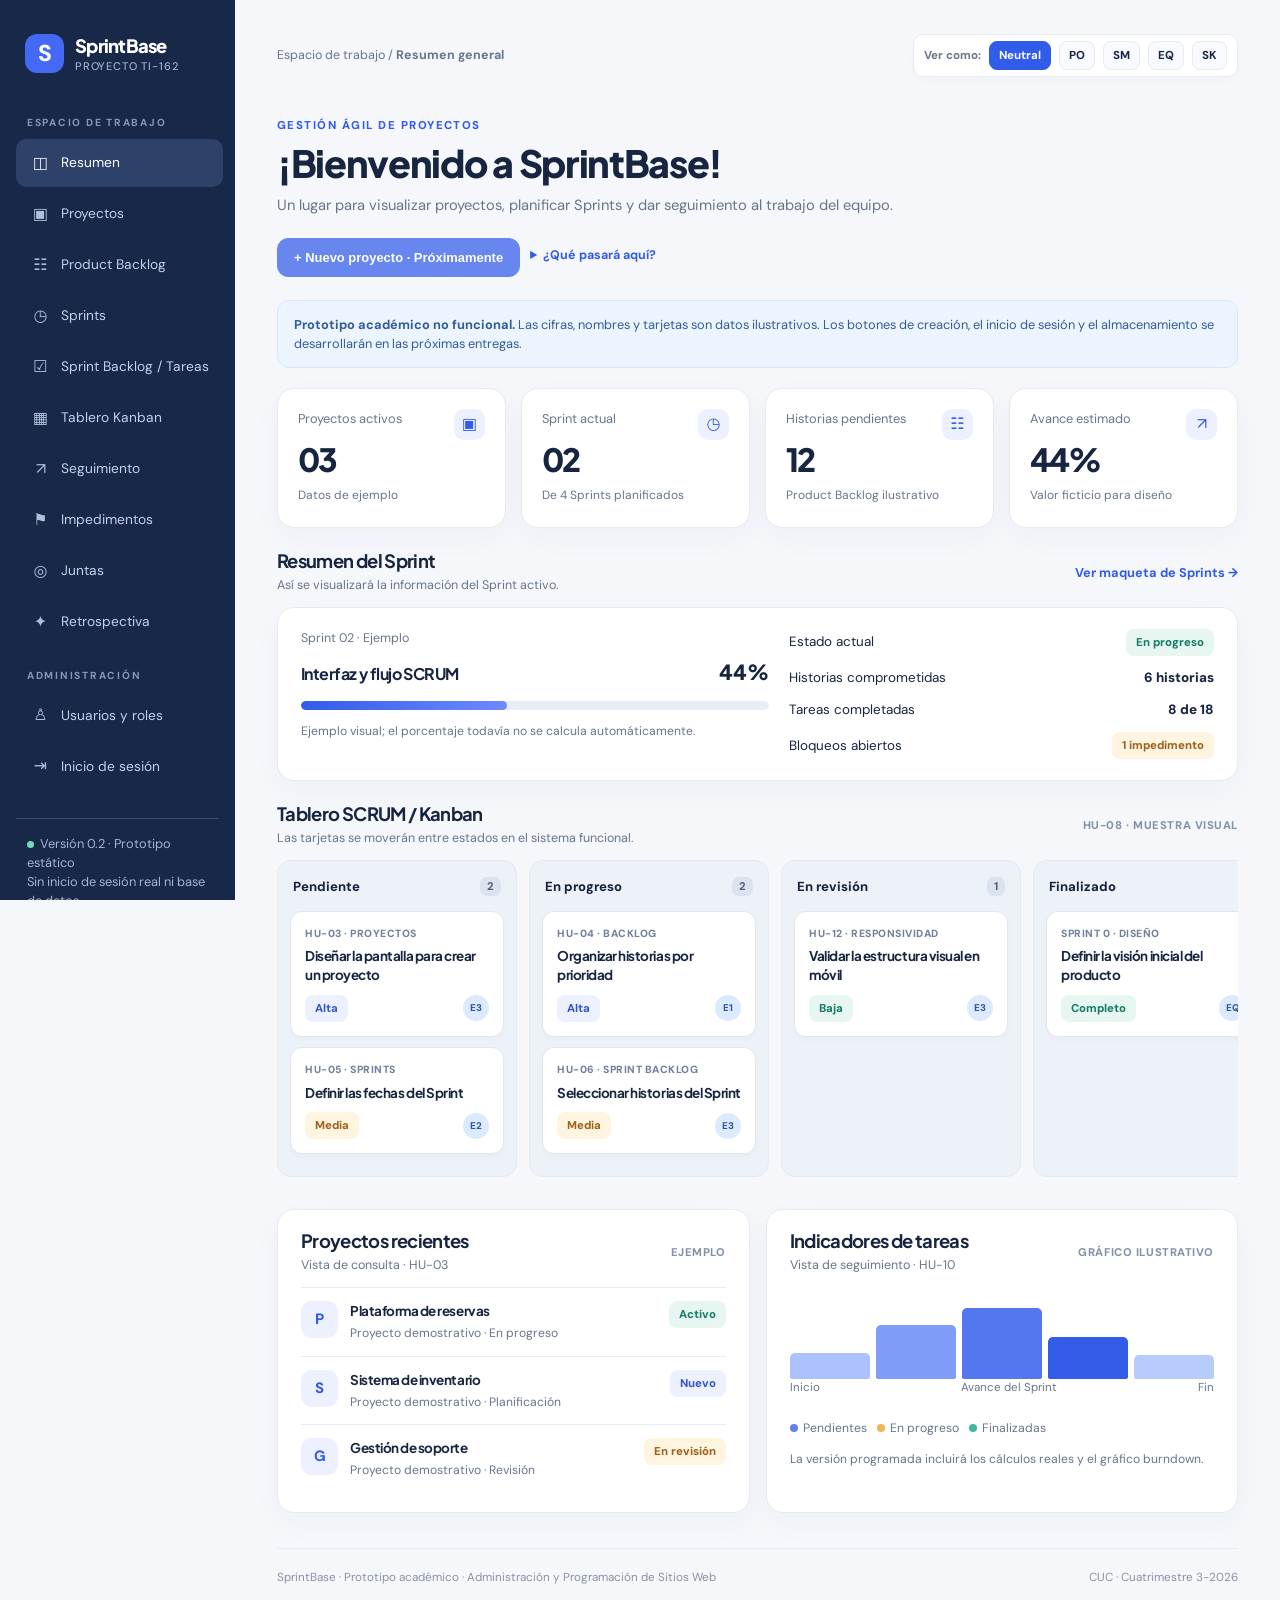
==== commit 5f113ab5: "commit" ====
--- a/index.html
+++ b/index.html
@@ -11,10 +11,10 @@
 <body>
 <a class="skip" href="#contenido">Saltar al contenido</a>
 <div class="shell">
-<aside aria-label="Navegación principal" class="sidebar"><a class="brand" href="index.html"><span class="brand-mark">S</span><span><span class="brand-name">SprintBase</span><small>Proyecto TI-162</small></span></a><p class="side-label">Espacio de trabajo</p><nav aria-label="Módulos" class="nav"><a aria-current="page" class="active" href="index.html"><span class="nav-icon">◫</span> Resumen</a><a href="proyectos.html"><span class="nav-icon">▣</span> Proyectos</a><a href="backlog.html"><span class="nav-icon">☷</span> Product Backlog</a><a href="sprints.html"><span class="nav-icon">◷</span> Sprints</a><a href="tareas.html"><span class="nav-icon">☑</span> Sprint Backlog / Tareas</a><a href="kanban.html"><span class="nav-icon">▦</span> Tablero Kanban</a><a href="seguimiento.html"><span class="nav-icon">↗</span> Seguimiento</a><a href="impedimentos.html"><span class="nav-icon">⚑</span> Impedimentos</a><a href="retrospectiva.html"><span class="nav-icon">✦</span> Retrospectiva</a></nav><p class="side-label">Administración</p><nav aria-label="Administración" class="nav"><a href="administracion.html"><span class="nav-icon">♙</span> Usuarios y roles</a><a href="login.html"><span class="nav-icon">⇥</span> Inicio de sesión</a></nav><p class="sidebar-bottom"><span class="mini-dot"></span>Versión 0.2 · Prototipo estático<br/>Sin inicio de sesión real ni base de datos.</p></aside>
+<aside aria-label="Navegación principal" class="sidebar"><a class="brand" href="index.html"><span class="brand-mark">S</span><span><span class="brand-name">SprintBase</span><small>Proyecto TI-162</small></span></a><p class="side-label">Espacio de trabajo</p><nav aria-label="Módulos" class="nav"><a aria-current="page" class="active" href="index.html"><span class="nav-icon">◫</span> Resumen</a><a href="proyectos.html"><span class="nav-icon">▣</span> Proyectos</a><a href="backlog.html"><span class="nav-icon">☷</span> Product Backlog</a><a href="sprints.html"><span class="nav-icon">◷</span> Sprints</a><a href="tareas.html"><span class="nav-icon">☑</span> Sprint Backlog / Tareas</a><a href="kanban.html"><span class="nav-icon">▦</span> Tablero Kanban</a><a href="seguimiento.html"><span class="nav-icon">↗</span> Seguimiento</a><a href="impedimentos.html"><span class="nav-icon">⚑</span> Impedimentos</a><a href="juntas.html"><span class="nav-icon">◎</span> Juntas</a><a href="retrospectiva.html"><span class="nav-icon">✦</span> Retrospectiva</a></nav><p class="side-label">Administración</p><nav aria-label="Administración" class="nav"><a href="administracion.html"><span class="nav-icon">♙</span> Usuarios y roles</a><a href="login.html"><span class="nav-icon">⇥</span> Inicio de sesión</a></nav><p class="sidebar-bottom"><span class="mini-dot"></span>Versión 0.2 · Prototipo estático<br/>Sin inicio de sesión real ni base de datos.</p></aside>
 <main class="main" id="contenido">
-<div class="topbar"><p class="breadcrumb">Espacio de trabajo / <strong>Resumen general</strong></p><div class="top-actions"><span class="pill pill-preview">● Vista de muestra</span><span aria-label="Usuario demostrativo" class="avatar">EQ</span></div></div>
-<div class="heading-row"><div><p class="eyebrow">Gestión ágil de proyectos</p><h1>¡Bienvenido a SprintBase!</h1><p class="lead">Un lugar para visualizar proyectos, planificar Sprints y dar seguimiento al trabajo del equipo.</p></div><span aria-label="Acción disponible en una fase posterior" class="fake-button inactive">+ Nuevo proyecto · Próximamente</span></div>
+<div class="topbar"><p class="breadcrumb">Espacio de trabajo / <strong>Resumen general</strong></p><div class="top-actions"><div class="role-switch" role="group" aria-label="Ver como"><span>Ver como:</span><input type="radio" id="rol-neutral" name="rol" checked /><label for="rol-neutral">Neutral</label><input type="radio" id="rol-po" name="rol" /><label for="rol-po">PO</label><input type="radio" id="rol-sm" name="rol" /><label for="rol-sm">SM</label><input type="radio" id="rol-eq" name="rol" /><label for="rol-eq">EQ</label><input type="radio" id="rol-sk" name="rol" /><label for="rol-sk">SK</label></div></div></div>
+<div class="heading-row"><div><p class="eyebrow">Gestión ágil de proyectos</p><h1>¡Bienvenido a SprintBase!</h1><p class="lead">Un lugar para visualizar proyectos, planificar Sprints y dar seguimiento al trabajo del equipo.</p></div><div class="hero-actions"><button aria-label="Acción disponible en una fase posterior" class="fake-button inactive" type="button" disabled>+ Nuevo proyecto · Próximamente</button><details class="aviso-inline"><summary>¿Qué pasará aquí?</summary><p class="modal-body">En el sistema final esta acción permitirá crear un nuevo proyecto y asociarlo a participantes. Esta maqueta no guarda cambios.</p></details></div></div>
 <div class="info-box"><strong>Prototipo académico no funcional.</strong> Las cifras, nombres y tarjetas son datos ilustrativos. Los botones de creación, el inicio de sesión y el almacenamiento se desarrollarán en las próximas entregas.</div>
 <section aria-label="Resumen numérico de ejemplo" class="grid metrics">
 <article class="card metric"><span class="mark">▣</span><p class="lbl">Proyectos activos</p><p class="num">03</p><p class="hint">Datos de ejemplo</p></article>
--- a/css/estilos.css
+++ b/css/estilos.css
@@ -8,3 +8,37 @@
 
 .mock-form{display:grid;grid-template-columns:repeat(auto-fit,minmax(190px,1fr));gap:13px;margin:19px 0}.mock-label{font-size:.77rem;font-weight:700;color:var(--muted);display:block}.mock-field{display:block;background:#f9fbff;border:1px solid #dfe6f0;border-radius:9px;padding:12px;margin-top:6px;color:#33445d;min-height:42px;font-size:.81rem;font-weight:500}.burndown{height:200px;display:flex;align-items:end;gap:13px;padding:20px 10px 3px;border-bottom:1px solid #dfe6f0;margin:18px 0}.burndown span{background:linear-gradient(#6488ff,#315be9);flex:1;border-radius:7px 7px 0 0}.login-layout{display:grid;grid-template-columns:repeat(auto-fit,minmax(280px,1fr));gap:16px}.sidebar{overflow-y:auto}.sidebar-bottom{position:static!important;margin-top:24px!important}.nav a{flex-shrink:0}
 @media(min-width:1080px){.sidebar{padding-bottom:25px}}
+
+/* PROTOTIPO SIN JS */
+.role-switch{display:flex;align-items:center;gap:8px;flex-wrap:wrap;background:#fff;border:1px solid var(--line);border-radius:10px;padding:6px 10px;box-shadow:0 4px 12px rgba(18,35,71,.02)}
+.role-switch span{font-size:.72rem;font-weight:700;color:var(--muted)}
+.role-switch input{position:absolute;opacity:0;pointer-events:none}
+.role-switch label{padding:5px 9px;border:1px solid var(--line);border-radius:8px;cursor:pointer;font-size:.72rem;font-weight:700;color:var(--ink);background:#f8faff;transition:.15s ease}
+.role-switch input:checked + label{background:var(--primary);color:#fff;border-color:var(--primary)}
+.role-switch input:focus-visible + label{outline:3px solid #7da4ff;outline-offset:2px}
+body:has(#rol-po:checked) .btn-po,body:has(#rol-sm:checked) .btn-sm,body:has(#rol-eq:checked) .btn-eq,body:has(#rol-neutral:checked) .btn-neutral{display:inline-flex!important}
+body:has(#rol-sk:checked) .btn-sk{display:inline-flex!important}
+body:has(#rol-sk:checked) .accion-editable{display:none!important}
+body:has(#rol-po:checked) .btn-aprobar,body:has(#rol-sm:checked) .btn-enviar-sprint,body:has(#rol-sm:checked) .btn-agregar-miembro,body:has(#rol-sm:checked) .btn-cerrar-reunion,body:has(#rol-po:checked) .btn-conectarme,body:has(#rol-sm:checked) .btn-conectarme,body:has(#rol-eq:checked) .btn-conectarme{display:inline-flex!important}
+body:has(#rol-neutral:checked) .btn-rol{display:none!important}
+.btn-po,.btn-sm,.btn-eq,.btn-sk,.btn-rol,.btn-aprobar,.btn-enviar-sprint,.btn-aprobar,.btn-agregar-miembro,.btn-conectarme,.btn-cerrar-reunion{display:none}
+.modal-target{display:none}.modal-target:target{display:block;position:fixed;inset:0;background:rgba(16,27,44,.58);padding:32px;z-index:50}.modal-target .modal-window{margin:auto;max-width:640px;background:#fff;border-radius:18px;padding:24px 22px;border:1px solid #dfe6f3;box-shadow:0 18px 42px rgba(18,33,62,.18);position:relative;top:50%;transform:translateY(-50%)}.modal-close{position:absolute;top:14px;right:16px;width:32px;height:32px;border-radius:50%;display:grid;place-items:center;font-weight:800;color:#40506b;background:#eef3fa}.modal-grid{display:grid;grid-template-columns:repeat(4,minmax(60px,1fr));gap:10px;margin:18px 0 12px}.poker-card{position:absolute;opacity:0;pointer-events:none}.poker-card + label{display:grid;place-items:center;height:58px;background:#f4f7fe;border:1px solid #dbe4f7;border-radius:12px;font-weight:800;color:#3556c4;cursor:pointer;transition:.15s}.poker-card:checked + label{background:var(--primary);color:#fff;border-color:var(--primary);box-shadow:0 6px 16px rgba(49,91,233,.25)}.capacidad-box,.action-row,.story-actions,.split-row{display:flex;flex-wrap:wrap;gap:10px;align-items:center}.capacity-meter{display:grid;gap:10px}.capacity-meter progress{width:100%;height:12px;border-radius:999px}.capacity-meter .danger{color:#a63b1d;background:#fff1ec;border:1px solid #f3d4c4;padding:10px 12px;border-radius:10px;font-size:.77rem;font-weight:700}.story-detail{border-top:1px solid var(--line);padding-top:16px;margin-top:16px}.story-detail summary{cursor:pointer;list-style:none;color:var(--primary);font-weight:700;font-size:.82rem}.story-detail summary::-webkit-details-marker{display:none}.story-detail-body{padding-top:14px}.checklist{display:grid;gap:12px}.check-row{display:flex;align-items:center;gap:10px;font-size:.83rem;color:#40506c;border:1px solid #edf0f6;border-radius:10px;padding:10px 12px;background:#fbfcff}.check-row input{accent-color:#315be9;width:16px;height:16px}.story-ready{margin-top:10px;padding-top:10px;border-top:1px dashed #dfe6f2}.story-toolbar{display:flex;flex-wrap:wrap;gap:10px;align-items:center;margin:10px 0 20px}.top-actions .role-switch{margin-left:auto}.select-inline{display:flex;align-items:center;gap:10px;flex-wrap:wrap}.select-inline select{padding:8px 10px;border:1px solid var(--line);border-radius:8px;background:#fff;font:inherit}.chart-tabs{display:flex;gap:8px;flex-wrap:wrap;margin-bottom:10px}.chart-tabs input{position:absolute;opacity:0;pointer-events:none}.chart-tabs label{padding:7px 11px;border:1px solid var(--line);border-radius:8px;background:#fff;font-size:.75rem;font-weight:700;cursor:pointer}.chart-tabs input:checked + label{background:var(--primary);color:#fff;border-color:var(--primary)}.chart-project,.chart-sprint{display:block}body:has(#tab-sprint:checked) .chart-project{display:none}body:has(#tab-project:checked) .chart-sprint{display:none}.closed-sprint-note{margin:8px 0 18px}.aviso-inline{margin-top:8px}.aviso-inline summary{cursor:pointer;font-size:.78rem;font-weight:700;color:var(--primary)}.aviso-inline .modal-body{padding:12px 0 0;color:var(--muted);font-size:.8rem;line-height:1.6}.sr-only{position:absolute;width:1px;height:1px;padding:0;margin:-1px;overflow:hidden;clip:rect(0,0,0,0);white-space:nowrap;border:0}
+.ghost-card{padding:16px;border-radius:12px;border:1px solid #ebeffa;background:#f9fbff}fieldset{border:1px solid var(--line);border-radius:12px;padding:16px;margin:0;min-inline-size:0}.fieldset-grid{display:grid;grid-template-columns:repeat(auto-fit,minmax(200px,1fr));gap:14px}.fieldset-grid label{display:grid;gap:6px;font-size:.77rem;font-weight:700;color:var(--muted)}.fieldset-grid output, .fieldset-grid select{display:block;padding:10px 12px;background:#fbfcff;border:1px solid #dfe5f0;border-radius:10px;color:#34506d;font-weight:600}.input-field{display:block;padding:10px 12px;background:#fbfcff;border:1px solid #dfe5f0;border-radius:10px;color:#34506d;font-weight:600}.inline-button-row{display:flex;flex-wrap:wrap;gap:10px}.btn-plain{display:inline-flex;align-items:center;justify-content:center;border:1px solid var(--line);border-radius:10px;padding:8px 12px;background:#fff;color:var(--ink);font-weight:700;font-size:.76rem}.hero-actions{display:flex;flex-wrap:wrap;gap:10px;margin-top:10px}.svg-burndown{width:100%;height:210px;border:1px solid #edf0f5;border-radius:12px;background:#fbfcff;padding:10px}.svg-burndown polyline{fill:none;stroke:#315be9;stroke-width:3;stroke-linecap:round;stroke-linejoin:round}.svg-burndown .ideal{stroke-dasharray:6 7;stroke:#9aa8cb}.small-label{font-size:.72rem;font-weight:700;color:var(--muted)}
+.view-switch{display:flex;align-items:center;gap:8px;flex-wrap:wrap;background:#fff;border:1px solid var(--line);border-radius:12px;padding:12px 14px;margin:0 0 18px}
+.view-switch legend{padding:0 6px;font-size:.78rem;font-weight:800;color:var(--ink)}
+.view-switch input{position:absolute;opacity:0;pointer-events:none}
+.view-switch label{padding:7px 11px;border:1px solid var(--line);border-radius:8px;background:#f8faff;color:var(--ink);font-size:.76rem;font-weight:700;cursor:pointer}
+.view-switch input:checked+label{background:var(--primary);color:#fff;border-color:var(--primary)}
+.view-switch input:focus-visible+label{outline:3px solid #7da4ff;outline-offset:2px}
+.project-view,.sprint-detail-view{display:none}
+body:has(#projects-general:checked) .projects-general.grid,body:has(#projects-reservas:checked) .projects-reservas,body:has(#projects-inventario:checked) .projects-inventario,body:has(#projects-soporte:checked) .projects-soporte{display:block}
+body:has(#sprints-general:checked) .sprints-general{display:grid}
+body:has(#sprints-01:checked) .sprint01-view,body:has(#sprints-02:checked) .sprint02-view,body:has(#sprints-03:checked) .sprint03-view{display:block}
+.project-view .cols-2{display:grid}
+body:has(#projects-general:checked) .projects-general.grid{display:grid}
+.project-summary-grid{display:grid;grid-template-columns:repeat(auto-fit,minmax(220px,1fr));gap:14px}
+.project-summary-card{padding:18px}
+.project-summary-card h3{margin:8px 0}
+.project-summary-card p{font-size:.8rem;color:var(--muted)}
+.sprint-overview{grid-template-columns:repeat(auto-fit,minmax(240px,1fr));gap:14px}
+@media(max-width:540px){.view-switch label{padding:6px 8px;font-size:.7rem}}
